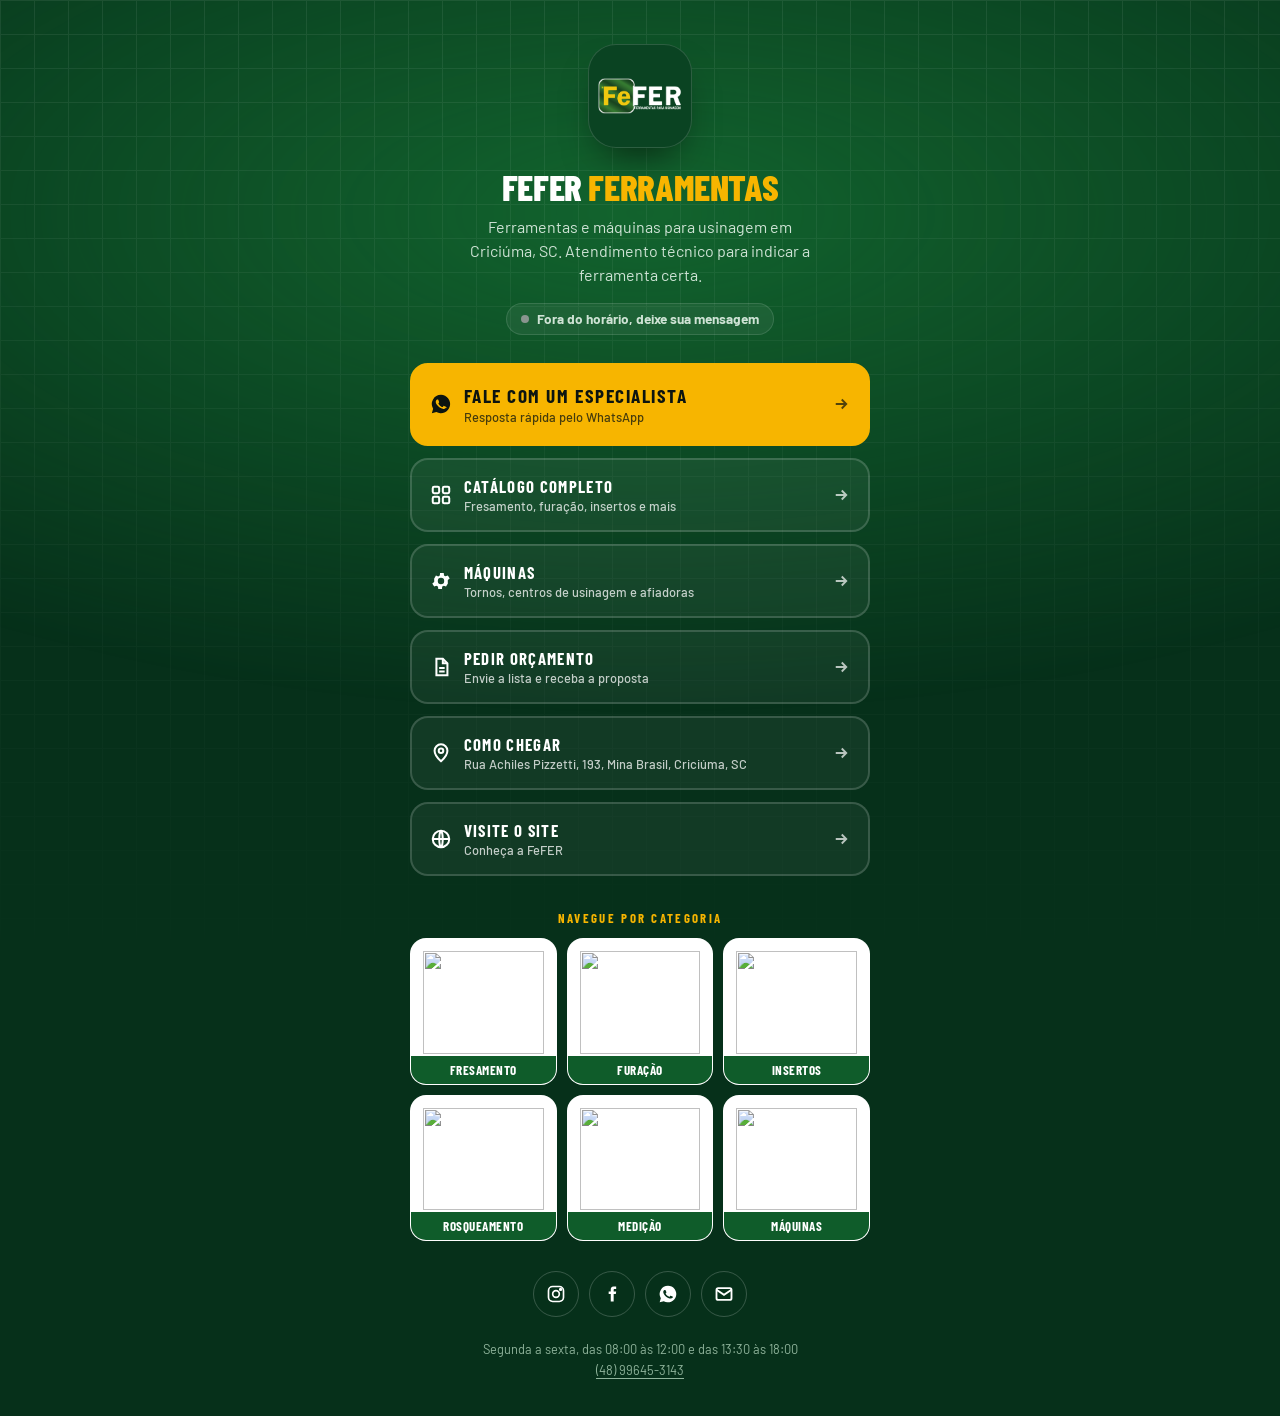
==== bio.html @ 909d1759 "Adiciona página de links para a bio do Instagram Co-Authored-By: Claude Opus 5.5 <noreply@anthropic." ====
<!doctype html>
<html lang="pt-BR">
<head>
<meta charset="utf-8">
<meta name="viewport" content="width=device-width, initial-scale=1, viewport-fit=cover">
<title>FeFER | Links</title>
<meta name="description" content="FeFER Ferramentas para Usinagem, Criciúma SC. WhatsApp, catálogo, máquinas e como chegar.">
<meta name="theme-color" content="#06301a">
<meta property="og:title" content="FeFER Ferramentas para Usinagem">
<meta property="og:description" content="Fale com um especialista, veja o catálogo e as máquinas.">
<link rel="preconnect" href="https://fonts.googleapis.com">
<link rel="preconnect" href="https://fonts.gstatic.com" crossorigin>
<link href="https://fonts.googleapis.com/css2?family=Barlow+Condensed:wght@600;700;800&family=Barlow:wght@400;500;600&display=swap" rel="stylesheet">
<link rel="stylesheet" href="assets/style.css">
<style>
  body{background:var(--green-900);color:#fff;min-height:100svh}
  .bio{position:relative;isolation:isolate;min-height:100svh;overflow:hidden;padding:44px 16px calc(36px + env(safe-area-inset-bottom))}
  /* fundo: brilho suave e grade de linhas finas */
  .bio::before{content:"";position:absolute;inset:-20% -40% auto;height:70%;z-index:-1;background:radial-gradient(closest-side,rgba(34,164,71,.45),transparent);filter:blur(10px)}
  .bio::after{content:"";position:absolute;inset:0;z-index:-1;opacity:.07;background-image:linear-gradient(#fff 1px,transparent 1px),linear-gradient(90deg,#fff 1px,transparent 1px);background-size:34px 34px;mask-image:linear-gradient(#000,transparent 70%);-webkit-mask-image:linear-gradient(#000,transparent 70%)}
  .col{width:min(460px,100%);margin-inline:auto;display:flex;flex-direction:column;align-items:center;text-align:center}
  .badge{width:104px;height:104px;border-radius:28px;background:var(--green-800);border:1px solid rgba(255,255,255,.14);display:grid;place-items:center;box-shadow:0 20px 40px -18px rgba(0,0,0,.7)}
  .badge img{width:84px}
  h1{font-size:2.3rem;margin-top:20px;line-height:1}
  h1 span{color:var(--yellow)}
  .tag{margin-top:10px;color:#cfe3d5;line-height:1.5;max-width:340px}
  .status{margin-top:16px;display:inline-flex;align-items:center;gap:.5rem;padding:.4rem .85rem;border-radius:999px;background:rgba(255,255,255,.06);border:1px solid rgba(255,255,255,.12);font-size:.85rem;color:#cfe3d5}
  .status i{width:8px;height:8px;border-radius:50%;background:#8a958f}
  .status.on i{background:#3ddc6f;box-shadow:0 0 0 0 rgba(61,220,111,.6);animation:pulse 2s infinite}
  @keyframes pulse{70%{box-shadow:0 0 0 8px rgba(61,220,111,0)}100%{box-shadow:0 0 0 0 rgba(61,220,111,0)}}

  .links{width:100%;display:grid;gap:12px;margin-top:28px}
  .links .btn{width:100%;justify-content:flex-start;padding:1rem 1.15rem;border-radius:18px;font-size:1.05rem;text-align:left}
  .links .btn svg{width:22px;height:22px;flex:none}
  .links .btn .go{margin-left:auto;width:18px;height:18px;opacity:.7}
  .links .btn small{display:block;font-family:var(--body);font-weight:500;font-size:.8rem;letter-spacing:0;text-transform:none;opacity:.75;margin-top:2px}
  .btn--glass{--bg:rgba(255,255,255,.05);--fg:#fff;--fill:var(--yellow);--fg-hover:var(--ink);--bd:rgba(255,255,255,.16)}
  .btn--glass:hover{--bd:var(--yellow)}
  .btn--big{padding:1.2rem 1.15rem !important;font-size:1.2rem !important}

  .cats-title{margin-top:34px;font-family:var(--display);font-weight:700;letter-spacing:.18em;text-transform:uppercase;font-size:.8rem;color:var(--yellow)}
  .cats{width:100%;display:grid;grid-template-columns:repeat(3,1fr);gap:10px;margin-top:12px}
  .cat-mini{position:relative;border-radius:16px;overflow:hidden;background:#fff;aspect-ratio:1;border:1px solid rgba(255,255,255,.14);transition:transform .35s var(--ease-out)}
  .cat-mini img{width:100%;height:100%;object-fit:contain;padding:12px 12px 30px}
  .cat-mini span{position:absolute;left:0;right:0;bottom:0;padding:6px 4px;background:var(--green-700);font-family:var(--display);font-weight:700;text-transform:uppercase;letter-spacing:.04em;font-size:.82rem;color:#fff}
  .cat-mini:hover{transform:translateY(-3px)}

  .social{display:flex;gap:10px;justify-content:center;margin-top:30px}
  .social a{position:relative;overflow:hidden;isolation:isolate;width:46px;height:46px;border-radius:50%;display:grid;place-items:center;border:1px solid rgba(255,255,255,.2);color:#fff;transition:color .45s var(--ease-out)}
  .social a svg{width:20px;height:20px}
  .social a .fill{position:absolute;inset:-1px;z-index:-1;background:var(--yellow);pointer-events:none}
  .social a.is-filled{color:var(--ink)}
  .foot{margin-top:22px;font-size:.8rem;color:#8fb39b;line-height:1.6}
  .foot a{text-decoration:underline;text-underline-offset:3px}

  .js [data-in]{opacity:0}
  @media (prefers-reduced-motion:reduce){ .js [data-in]{opacity:1} .status.on i{animation:none} }
</style>
<script>document.documentElement.classList.add('js')</script>
</head>
<body>
<main class="bio">
  <div class="col">
    <div class="badge" data-in><img src="assets/logo-fefer-negativo.png" alt="FeFER"></div>
    <h1 data-in>FeFER <span>Ferramentas</span></h1>
    <p class="tag" data-in>Ferramentas e máquinas para usinagem em Criciúma, SC. Atendimento técnico para indicar a ferramenta certa.</p>
    <span class="status" id="status" data-in><i></i><b>Atendimento</b></span>

    <nav class="links" id="links" aria-label="Links"></nav>

    <p class="cats-title" data-in>Navegue por categoria</p>
    <div class="cats" id="cats"></div>

    <div class="social" id="social" data-in></div>
    <p class="foot" data-in id="foot"></p>
  </div>
</main>

<script src="assets/content.js"></script>
<script src="https://cdn.jsdelivr.net/npm/motion@11.11.13/dist/motion.js"></script>
<script>
(() => {
  const S = window.FEFER_SITE || {}, C = S.contato || {}, CATS = S.categorias || {};
  const esc = s => String(s ?? '').replace(/[&<>"']/g, c => ({ '&':'&amp;', '<':'&lt;', '>':'&gt;', '"':'&quot;', "'":'&#39;' }[c]));
  const wa = msg => `https://wa.me/${C.whatsapp}${msg ? '?text=' + encodeURIComponent(msg) : ''}`;
  const ico = {
    wa:'<svg viewBox="0 0 24 24" fill="currentColor"><path d="M12 2a10 10 0 0 0-8.6 15.1L2 22l5-1.3A10 10 0 1 0 12 2zm5.2 14.2c-.2.6-1.3 1.2-1.8 1.2-.5.1-1 .2-3.3-.7-2.8-1.1-4.5-3.9-4.7-4.1-.1-.2-1.1-1.5-1.1-2.9s.7-2 1-2.3c.2-.3.5-.3.7-.3h.5c.2 0 .4 0 .6.5l.9 2.1c.1.2.1.4 0 .5l-.3.5-.4.4c-.1.2-.3.3-.1.6.2.3.8 1.3 1.7 2.1 1.2 1 2.1 1.3 2.4 1.5.3.1.5.1.6-.1l.9-1c.2-.3.4-.2.6-.1l2 1c.3.1.5.2.5.3.1.2.1.7-.1 1.3z"/></svg>',
    grid:'<svg viewBox="0 0 24 24" fill="none" stroke="currentColor" stroke-width="2.2"><rect x="3" y="3" width="7" height="7" rx="1.5"/><rect x="14" y="3" width="7" height="7" rx="1.5"/><rect x="3" y="14" width="7" height="7" rx="1.5"/><rect x="14" y="14" width="7" height="7" rx="1.5"/></svg>',
    gear:'<svg viewBox="0 0 24 24" fill="currentColor"><path d="M19.4 13a7.7 7.7 0 0 0 0-2l2.1-1.6-2-3.5-2.5 1a7.6 7.6 0 0 0-1.7-1L15 3.3h-4L10.7 6a7.6 7.6 0 0 0-1.7 1l-2.5-1-2 3.5L4.6 11a7.7 7.7 0 0 0 0 2l-2.1 1.6 2 3.5 2.5-1a7.6 7.6 0 0 0 1.7 1l.3 2.7h4l.3-2.7a7.6 7.6 0 0 0 1.7-1l2.5 1 2-3.5zM12 15.5A3.5 3.5 0 1 1 12 8.5a3.5 3.5 0 0 1 0 7z"/></svg>',
    doc:'<svg viewBox="0 0 24 24" fill="none" stroke="currentColor" stroke-width="2.2"><path d="M7 3h7l5 5v13H7z"/><path d="M14 3v5h5M10 13h6M10 17h6"/></svg>',
    pin:'<svg viewBox="0 0 24 24" fill="none" stroke="currentColor" stroke-width="2.2"><path d="M12 21s-7-6.2-7-11.5a7 7 0 0 1 14 0C19 14.8 12 21 12 21z"/><circle cx="12" cy="9.5" r="2.5"/></svg>',
    globe:'<svg viewBox="0 0 24 24" fill="none" stroke="currentColor" stroke-width="2.2"><circle cx="12" cy="12" r="9"/><path d="M3 12h18M12 3c2.5 2.8 2.5 15.2 0 18M12 3c-2.5 2.8-2.5 15.2 0 18"/></svg>',
    mail:'<svg viewBox="0 0 24 24" fill="none" stroke="currentColor" stroke-width="2.2"><rect x="3" y="5" width="18" height="14" rx="2"/><path d="m3 7 9 6 9-6"/></svg>',
    go:'<svg class="go" viewBox="0 0 24 24" fill="none" stroke="currentColor" stroke-width="2.5"><path d="M5 12h14M13 6l6 6-6 6"/></svg>',
    ig:'<svg viewBox="0 0 24 24" fill="none" stroke="currentColor" stroke-width="2"><rect x="3" y="3" width="18" height="18" rx="5"/><circle cx="12" cy="12" r="4"/><circle cx="17.5" cy="6.5" r="1" fill="currentColor"/></svg>',
    fb:'<svg viewBox="0 0 24 24" fill="currentColor"><path d="M14 9V7c0-.8.5-1 1-1h2V3h-3c-2.8 0-3.5 2-3.5 3.5V9H8v3h2.5v9H14v-9h2.6l.4-3z"/></svg>'
  };
  const mapa = `https://www.google.com/maps/search/?api=1&query=${encodeURIComponent(`${C.endereco}, ${C.cidade}`)}`;
  const ext = 'target="_blank" rel="noopener"';

  /* status do atendimento: seg a sex, 08:00 às 12:00 e 13:30 às 18:00 (horário de Brasília) */
  const now = new Date(new Date().toLocaleString('en-US', { timeZone:'America/Sao_Paulo' }));
  const m = now.getHours() * 60 + now.getMinutes(), dia = now.getDay();
  const aberto = dia >= 1 && dia <= 5 && ((m >= 480 && m < 720) || (m >= 810 && m < 1080));
  const st = document.getElementById('status');
  st.classList.toggle('on', aberto);
  st.querySelector('b').textContent = aberto ? 'Atendendo agora' : 'Fora do horário, deixe sua mensagem';

  const L = [
    { cls:'btn--solid btn--big', fill:'', href:wa('Olá! Vim pelo Instagram e gostaria de falar com um especialista da FeFER.'), icon:ico.wa, t:'Fale com um especialista', s:'Resposta rápida pelo WhatsApp', ext:1 },
    { cls:'btn--glass', fill:'', href:'catalogo.html', icon:ico.grid, t:'Catálogo completo', s:'Fresamento, furação, insertos e mais' },
    { cls:'btn--glass', fill:'', href:'maquinas.html', icon:ico.gear, t:'Máquinas', s:'Tornos, centros de usinagem e afiadoras' },
    { cls:'btn--glass', fill:'', href:wa('Olá! Vim pelo Instagram e gostaria de pedir um orçamento.'), icon:ico.doc, t:'Pedir orçamento', s:'Envie a lista e receba a proposta', ext:1 },
    { cls:'btn--glass', fill:'y', href:mapa, icon:ico.pin, t:'Como chegar', s:`${C.endereco}, ${C.cidade}`, ext:1 },
    { cls:'btn--glass', fill:'y', href:'index.html', icon:ico.globe, t:'Visite o site', s:'Conheça a FeFER' }
  ];
  document.getElementById('links').innerHTML = L.map(l => `<a class="btn ${l.cls}" data-fill="${l.fill}" data-in href="${esc(l.href)}" ${l.ext ? ext : ''}>${l.icon}<span>${esc(l.t)}<small>${esc(l.s)}</small></span>${ico.go}</a>`).join('');

  const pick = ['fresamento', 'furacao', 'insertos', 'rosqueamento', 'medicao', 'maquinas'].filter(k => CATS[k]);
  document.getElementById('cats').innerHTML = pick.map(k => `<a class="cat-mini" data-in href="${k === 'maquinas' ? 'maquinas.html' : 'catalogo.html?cat=' + k}"><img src="${esc(CATS[k].img)}" alt="" loading="lazy"><span>${esc(CATS[k].nome)}</span></a>`).join('');

  document.getElementById('social').innerHTML = [
    C.instagram && `<a href="${esc(C.instagram)}" ${ext} aria-label="Instagram" data-fill="y">${ico.ig}</a>`,
    C.facebook && `<a href="${esc(C.facebook)}" ${ext} aria-label="Facebook" data-fill="y">${ico.fb}</a>`,
    `<a href="${wa()}" ${ext} aria-label="WhatsApp" data-fill="y">${ico.wa}</a>`,
    C.email && `<a href="mailto:${esc(C.email)}" aria-label="E-mail" data-fill="y">${ico.mail}</a>`
  ].filter(Boolean).join('');
  document.getElementById('foot').innerHTML = `${esc(C.horario)}<br><a href="tel:+${esc(C.whatsapp)}">${esc(C.telefone)}</a>`;

  /* preenchimento direcional, igual ao site */
  const OFF = { left:'-101%,0', right:'101%,0', top:'0,-101%', bottom:'0,101%' };
  const edge = (el, e) => { const r = el.getBoundingClientRect(), x = (e.clientX - r.left) / r.width, y = (e.clientY - r.top) / r.height, d = { left:x, right:1 - x, top:y, bottom:1 - y }; return Object.keys(d).reduce((a, b) => d[a] < d[b] ? a : b); };
  document.querySelectorAll('[data-fill]').forEach(el => {
    const fill = document.createElement('span'); fill.className = 'fill'; fill.setAttribute('aria-hidden', 'true'); el.prepend(fill);
    const mode = el.dataset.fill;
    const set = (from, to) => { fill.style.transition = 'none'; if (from) fill.style.transform = `translate3d(${OFF[from]},0)`; if (from && to === undefined) return; fill.getBoundingClientRect(); fill.style.transition = 'transform .55s cubic-bezier(.65,0,.35,1)'; fill.style.transform = to ? `translate3d(${OFF[to]},0)` : 'translate3d(0,0,0)'; };
    set(mode === 'y' ? 'top' : 'left');
    el.addEventListener('pointerenter', e => { if (e.pointerType === 'touch') return; set(mode === 'x' ? 'left' : mode === 'y' ? 'top' : edge(el, e), null); el.classList.add('is-filled'); });
    el.addEventListener('pointerleave', e => { if (e.pointerType === 'touch') return; set(null, mode === 'x' ? 'right' : mode === 'y' ? 'bottom' : edge(el, e)); el.classList.remove('is-filled'); });
  });

  /* entrada em cascata */
  const items = document.querySelectorAll('[data-in]');
  const M = window.Motion;
  if (M && !matchMedia('(prefers-reduced-motion:reduce)').matches) {
    M.animate(items, { opacity:[0, 1], y:[18, 0], filter:['blur(6px)', 'blur(0px)'] }, { delay:M.stagger(.06), duration:.7, ease:[.22, 1, .36, 1] });
    M.animate('.badge', { scale:[.7, 1], rotate:[-8, 0] }, { type:'spring', stiffness:220, damping:14 });
  } else items.forEach(i => i.style.opacity = 1);
})();
</script>
</body>
</html>
---- assets/style.css ----
/* FeFER, estilos compartilhados */
:root{
  --green-900:#06301a; --green-800:#0a4322; --green-700:#0f5c2a; --green-600:#168a37; --green-500:#22a447;
  --yellow:#f7b500; --yellow-600:#e09f00;
  --ink:#0c1410; --ink-2:#3b4741; --muted:#6c7871;
  --paper:#f6f4ee; --white:#fff; --line:#e3e0d6;
  --radius:18px;
  --ease-out:cubic-bezier(.22,1,.36,1);
  --ease-io:cubic-bezier(.65,0,.35,1);
  --display:"Barlow Condensed",system-ui,sans-serif;
  --body:"Barlow",system-ui,sans-serif;
}
*{box-sizing:border-box;margin:0;padding:0}
html{scroll-behavior:smooth;overflow-x:clip}
body{font-family:var(--body);color:var(--ink);background:var(--paper);-webkit-font-smoothing:antialiased;overflow-x:hidden;overflow-x:clip;max-width:100%}
img{display:block;max-width:100%}
a{color:inherit;text-decoration:none}
.wrap{width:min(1240px,100% - 32px);margin-inline:auto}
.eyebrow{font-family:var(--display);font-weight:700;letter-spacing:.18em;text-transform:uppercase;font-size:.85rem;color:var(--green-600);display:inline-flex;align-items:center;gap:.6rem}
.eyebrow::before{display:none}
h1,h2,h3{font-family:var(--display);font-weight:800;line-height:.95;letter-spacing:-.01em;text-transform:uppercase}
h2{font-size:clamp(2.4rem,5vw,4.2rem)}
.sec{padding:clamp(72px,10vw,130px) 0}
.sec-head{display:flex;justify-content:space-between;align-items:end;gap:24px;flex-wrap:wrap;margin-bottom:48px}
.sec-head p{max-width:420px;color:var(--ink-2);line-height:1.6}

/* ============ BOTÕES: preenchimento direcional ============ */
.btn{
  --bg:transparent; --fg:var(--ink); --fill:var(--yellow); --fg-hover:var(--ink); --bd:currentColor;
  position:relative;isolation:isolate;overflow:hidden;
  display:inline-flex;align-items:center;gap:.7rem;
  padding:1rem 1.6rem;border-radius:999px;border:2px solid var(--bd);
  background:var(--bg);color:var(--fg);
  font-family:var(--display);font-weight:700;font-size:1.05rem;letter-spacing:.08em;text-transform:uppercase;
  cursor:pointer;transition:color .45s var(--ease-out),border-color .45s var(--ease-out),transform .2s var(--ease-out);
  -webkit-tap-highlight-color:transparent;
}
.btn .fill{position:absolute;inset:-2px;z-index:-1;background:var(--fill);transform:translate3d(-101%,0,0);pointer-events:none}
.btn.is-filled{color:var(--fg-hover)}
.btn:active{transform:scale(.97)}
.btn:focus-visible{outline:3px solid var(--yellow);outline-offset:3px}
.btn svg{width:18px;height:18px;transition:transform .45s var(--ease-out)}
.btn:hover svg{transform:translateX(4px)}
.btn--solid{--bg:var(--yellow);--fg:var(--ink);--fill:var(--green-700);--fg-hover:#fff;--bd:var(--yellow)}
.btn--solid:hover{--bd:var(--green-700)}
.btn--ghost-light{--fg:#fff;--fill:#fff;--fg-hover:var(--green-800);--bd:rgba(255,255,255,.55)}
.btn--ghost-light:hover{--bd:#fff}
.btn--green{--bg:var(--green-700);--fg:#fff;--fill:var(--yellow);--fg-hover:var(--ink);--bd:var(--green-700)}
.btn--green:hover{--bd:var(--yellow)}
.btn--dark{--bg:var(--ink);--fg:#fff;--fill:#fff;--fg-hover:var(--ink);--bd:var(--ink)}
.btn--sm{padding:.7rem 1.2rem;font-size:.95rem}

/* ============ TOPBAR (marquee de categorias) ============ */
.topbar{background:var(--green-900);color:#cfe8d6;font-family:var(--display);font-weight:600;letter-spacing:.14em;font-size:.82rem;overflow:hidden;white-space:nowrap}
.topbar .track{display:inline-flex;gap:2.4rem;padding:.55rem 0;animation:marq 95s linear infinite}
.topbar span{display:inline-flex;align-items:center;gap:2.4rem}
.topbar span::after{content:"";width:5px;height:5px;border-radius:50%;background:var(--yellow);opacity:.8}
@keyframes marq{to{transform:translateX(-50%)}}

/* ============ HEADER ============ */
.header{position:sticky;top:0;z-index:50;background:rgba(246,244,238,.82);backdrop-filter:blur(14px) saturate(1.4);-webkit-backdrop-filter:blur(14px) saturate(1.4);border-bottom:1px solid transparent;transition:border-color .3s,box-shadow .3s}
.header.scrolled{border-color:var(--line);box-shadow:0 10px 30px -20px rgba(0,0,0,.25)}
.header .wrap{display:flex;align-items:center;gap:28px;height:84px;transition:height .35s var(--ease-out)}
.header.scrolled .wrap{height:68px}
.logo img{height:46px;width:auto;transition:height .35s var(--ease-out)}
.header.scrolled .logo img{height:38px}
.nav{display:flex;gap:4px;margin-left:8px}
.nav a{position:relative;padding:.5rem .85rem;font-family:var(--display);font-weight:700;letter-spacing:.1em;text-transform:uppercase;font-size:.98rem;border-radius:8px;overflow:hidden}
.nav a::after{content:"";position:absolute;left:.85rem;right:.85rem;bottom:.3rem;height:2px;background:var(--yellow);transform:scaleX(0);transform-origin:right;transition:transform .45s var(--ease-out)}
.nav a:hover::after,.nav a.active::after{transform:scaleX(1);transform-origin:left}
.search{flex:1;max-width:330px;margin-left:auto;position:relative}
.search input{width:100%;height:44px;border-radius:999px;border:1.5px solid var(--line);background:#fff;padding:0 46px 0 18px;font:inherit;font-size:.95rem;transition:border-color .25s,box-shadow .25s}
.search input:focus{outline:none;border-color:var(--green-600);box-shadow:0 0 0 4px rgba(34,164,71,.15)}
.search button{position:absolute;right:5px;top:5px;width:34px;height:34px;border-radius:50%;border:0;background:var(--yellow);display:grid;place-items:center;cursor:pointer}
.search svg{width:16px;height:16px}
.menu-btn{display:none;width:44px;height:44px;border-radius:12px;border:1.5px solid var(--line);background:#fff;place-items:center;cursor:pointer}
.mobile-nav{display:none}

/* ============ HERO ============ */
.hero{position:relative;background:var(--green-900);color:#fff;overflow:hidden;padding:clamp(56px,8vw,96px) 0 clamp(80px,9vw,120px)}
.hero-bg{position:absolute;inset:-10% 0;background:url(https://feferferramentas.com.br/wp-content/uploads/2025/03/Design-sem-nome-2.png) center/cover;opacity:.16;filter:grayscale(1) contrast(1.1);will-change:transform}
.hero::before{content:"";position:absolute;inset:0;background:
  radial-gradient(60% 80% at 15% 20%,rgba(34,164,71,.45),transparent 60%),
  radial-gradient(50% 70% at 95% 90%,rgba(247,181,0,.18),transparent 60%);z-index:1}
.hero::after{content:"";position:absolute;inset:0;z-index:1;opacity:.35;
  background-image:linear-gradient(rgba(255,255,255,.06) 1px,transparent 1px),linear-gradient(90deg,rgba(255,255,255,.06) 1px,transparent 1px);
  background-size:56px 56px;mask-image:radial-gradient(ellipse at 30% 40%,#000 20%,transparent 75%)}
.hero .wrap{position:relative;z-index:2;display:grid;grid-template-columns:.92fr 1.08fr;gap:clamp(32px,5vw,72px);align-items:center}
.hero .eyebrow{color:var(--yellow)}
.hero h1{font-size:clamp(3.2rem,7.4vw,6.6rem);margin:22px 0 24px}
.hero h1 .word{display:inline-block;overflow:hidden;vertical-align:top;padding-bottom:.06em;margin-bottom:-.06em}
.hero h1 .word>span{display:inline-block;will-change:transform}
.hero h1 .hl{color:var(--yellow)}
.hero p.lead{font-size:clamp(1.05rem,1.4vw,1.2rem);line-height:1.6;color:#cfe3d5;max-width:520px}
.hero-ctas{display:flex;gap:14px;flex-wrap:wrap;margin-top:34px}
.hero-meta{display:flex;gap:28px;margin-top:44px;flex-wrap:wrap}
.stat b{display:block;font-family:var(--display);font-size:clamp(2.4rem,4vw,3.2rem);font-weight:800;color:#fff;line-height:1}
.stat b em{font-style:normal;color:var(--yellow)}
.stat > span{font-size:.85rem;letter-spacing:.12em;text-transform:uppercase;color:#a9c9b3}

/* Carrossel de banners */
.slider{position:relative;border-radius:22px;overflow:hidden;aspect-ratio:1920/839;background:#0b2a17;box-shadow:0 40px 80px -30px rgba(0,0,0,.6),0 0 0 1px rgba(255,255,255,.08)}
.slide{position:absolute;inset:0;opacity:0}
.slide img{width:100%;height:100%;object-fit:cover}
.slide.on{opacity:1}
.slide img{backface-visibility:hidden;transform:translateZ(0)}
.slider-ui{display:flex;align-items:center;gap:10px;margin-top:18px}
.dot{flex:1;height:4px;border-radius:4px;background:rgba(255,255,255,.18);overflow:hidden;cursor:pointer;border:0;padding:0}
.dot i{display:block;height:100%;width:100%;background:var(--yellow);transform:scaleX(0);transform-origin:left}
.arrows{display:flex;gap:8px;margin-left:10px}
.arrow{width:42px;height:42px;border-radius:50%;border:1.5px solid rgba(255,255,255,.3);background:transparent;color:#fff;display:grid;place-items:center;cursor:pointer;position:relative;overflow:hidden;isolation:isolate}
.arrow .fill{position:absolute;inset:0;background:var(--yellow);z-index:-1;transform:translate3d(-101%,0,0)}
.arrow:hover{border-color:var(--yellow)}
.arrow.is-filled{color:var(--ink)}
.arrow svg{width:16px;height:16px}

/* ============ CATEGORIAS ============ */
.cats{display:grid;grid-template-columns:repeat(5,1fr);gap:18px}
.cat{position:relative;background:#fff;border-radius:var(--radius);padding:26px 18px 22px;text-align:center;border:1px solid var(--line);overflow:hidden;isolation:isolate;transition:border-color .4s,box-shadow .5s var(--ease-out),transform .5s var(--ease-out)}
.cat:hover{transform:translateY(-6px);box-shadow:0 26px 40px -24px rgba(6,48,26,.55);border-color:var(--green-700)}
.cat .ring{width:min(132px,80%);aspect-ratio:1;margin:0 auto 18px;border-radius:50%;background:var(--paper);display:grid;place-items:center;position:relative;transition:background .4s}
.cat .ring::after{content:"";position:absolute;inset:-6px;border-radius:50%;border:2px dashed var(--yellow);opacity:0;transform:rotate(0);transition:opacity .4s}
.cat:hover .ring{background:#fff}
.cat:hover .ring::after{opacity:1;animation:spin 8s linear infinite}
@keyframes spin{to{transform:rotate(360deg)}}
.cat img{width:100%;height:100%;border-radius:50%;object-fit:cover;transition:transform .7s var(--ease-out)}
.cat:hover img{transform:scale(1.08) rotate(-6deg)}
.cat h3{font-size:1.35rem;letter-spacing:.04em;transition:color .4s}
.cat small{display:block;margin-top:6px;color:var(--muted);font-size:.85rem;transition:color .4s}
.cat:hover h3{color:var(--green-700)}.cat:hover small{color:var(--green-600)}

/* ============ VELOCITY BAND ============ */
.band{background:var(--yellow);color:var(--ink);overflow:hidden;padding:22px 0;transform:rotate(-1.6deg);margin:0 -20px;position:relative;z-index:3;box-shadow:0 20px 40px -24px rgba(0,0,0,.4)}
.band.alt{background:var(--green-800);color:#fff;transform:rotate(1.2deg);margin-top:-14px;z-index:2}
.hero + .band{margin-top:-48px}
.band .row{display:flex;white-space:nowrap;will-change:transform}
.band .row span{font-family:var(--display);font-weight:800;font-size:clamp(2rem,4.4vw,3.6rem);text-transform:uppercase;padding-right:2.2rem;display:inline-flex;align-items:center;gap:2.2rem}
.band .row span::after{content:"";width:.28em;height:.28em;border-radius:50%;background:var(--green-700)}
.band.alt .row span::after{color:var(--yellow)}
.band.alt .row span{-webkit-text-stroke:1.5px #fff;color:transparent}

/* ============ PRODUTOS ============ */
.chips{display:flex;gap:8px;flex-wrap:wrap}
.chip{position:relative;overflow:hidden;isolation:isolate;padding:.6rem 1.1rem;border-radius:999px;border:1.5px solid var(--line);background:#fff;font-family:var(--display);font-weight:700;letter-spacing:.08em;text-transform:uppercase;font-size:.92rem;cursor:pointer;color:var(--ink);transition:color .4s,border-color .4s}
.chip .fill{position:absolute;inset:-2px;background:var(--ink);z-index:-1;transform:translate3d(-101%,0,0)}
.chip:hover{color:var(--green-700);border-color:var(--green-600)}
.chip[aria-pressed="true"]:hover{color:#fff;border-color:var(--green-700)}
.chip[aria-pressed="true"]{background:var(--green-700);border-color:var(--green-700);color:#fff}
.products{display:grid;grid-template-columns:repeat(4,1fr);gap:18px}
.prod{position:relative;background:#fff;border-radius:var(--radius);border:1px solid var(--line);overflow:hidden;display:flex;flex-direction:column;transform-style:preserve-3d;transition:box-shadow .5s var(--ease-out),border-color .4s}
.prod::before{content:"";position:absolute;inset:0;z-index:2;pointer-events:none;opacity:0;transition:opacity .4s;
  background:radial-gradient(260px circle at var(--mx,50%) var(--my,50%),rgba(34,164,71,.09),transparent 62%)}
.prod:hover::before{opacity:1}
.prod:hover{box-shadow:0 30px 50px -30px rgba(6,48,26,.5);border-color:#d6d2c4}
.prod .pic{aspect-ratio:1;background:#fff;padding:22px;overflow:hidden}
.prod .pic img{width:100%;height:100%;object-fit:contain;transition:transform .8s var(--ease-out)}
.prod:hover .pic img{transform:scale(1.07)}
.prod .info{padding:16px 18px 20px;border-top:1px solid var(--line);display:flex;flex-direction:column;gap:10px;flex:1}
.prod .tag{font-family:var(--display);font-weight:700;letter-spacing:.14em;font-size:.75rem;color:var(--green-600);text-transform:uppercase}
.prod h3{font-family:var(--body);text-transform:none;font-weight:600;font-size:1rem;line-height:1.35;letter-spacing:0;flex:1}
.prod h3 a:hover{color:var(--green-700)}
.prod .more{display:inline-flex;align-items:center;gap:6px;font-family:var(--display);font-weight:700;letter-spacing:.1em;text-transform:uppercase;font-size:.85rem;color:var(--ink)}
.prod .more svg{width:14px;transition:transform .4s var(--ease-out)}
.prod:hover .more svg{transform:translateX(5px)}
.prod.hide{display:none}
.center{text-align:center;margin-top:48px}

/* ============ STATEMENT (scroll reveal) ============ */
.statement{position:relative;background:var(--ink);color:#fff;overflow:hidden}
.statement .bg{position:absolute;inset:-15% 0;background:url(https://feferferramentas.com.br/wp-content/uploads/2025/03/Design-sem-nome-2.png) center/cover;opacity:.32;will-change:transform}
.statement::after{content:"";position:absolute;inset:0;background:linear-gradient(90deg,rgba(12,20,16,.95) 30%,rgba(12,20,16,.55))}
.statement .wrap{position:relative;z-index:2;padding:clamp(90px,12vw,170px) 0}
.statement p{font-family:var(--display);font-weight:700;text-transform:uppercase;font-size:clamp(2rem,4.6vw,4rem);line-height:1.02;max-width:1050px}
.statement p .w{opacity:.14;transition:opacity .2s linear}
.statement p .w.y{color:var(--yellow)}

/* ============ POR QUE ============ */
.why{display:grid;grid-template-columns:repeat(4,1fr);gap:18px}
.why-card{background:#fff;border:1px solid var(--line);border-radius:var(--radius);padding:30px 26px;position:relative;overflow:hidden;transition:border-color .4s,box-shadow .5s var(--ease-out),transform .5s var(--ease-out)}
.why-card:hover{transform:translateY(-6px);border-color:var(--green-600);box-shadow:0 26px 40px -26px rgba(6,48,26,.45)}
.why-card .ico{width:56px;height:56px;border-radius:14px;background:var(--yellow);display:grid;place-items:center;margin-bottom:28px;transition:transform .6s var(--ease-out)}
.why-card:hover .ico{transform:rotate(-8deg) scale(1.08)}
.why-card .ico svg{width:26px;height:26px}
.why-card .n{position:absolute;right:22px;top:18px;font-family:var(--display);font-weight:800;font-size:3.2rem;opacity:.08}
.why-card h3{font-size:1.6rem;margin-bottom:10px}
.why-card p{line-height:1.6;color:var(--ink-2);transition:color .45s}
.why-card:hover h3{color:var(--green-700)}

/* ============ MARCAS (logo loop) ============ */
.brands{background:#fff;border-block:1px solid var(--line)}
.loop{position:relative;overflow:hidden;mask-image:linear-gradient(90deg,transparent,#000 12%,#000 88%,transparent);-webkit-mask-image:linear-gradient(90deg,transparent,#000 12%,#000 88%,transparent)}
.loop+.loop{margin-top:18px}
.loop .track{display:flex;width:max-content;animation:loop var(--dur,30s) linear infinite}
.loop.rev .track{animation-direction:reverse}
.loop:hover .track{animation-play-state:paused}
@keyframes loop{to{transform:translateX(-50%)}}
.logo-item{flex:none;width:220px;height:110px;margin-right:18px;border-radius:16px;border:1px solid var(--line);display:grid;place-items:center;background:#fff;transition:transform .5s var(--ease-out),box-shadow .5s,border-color .4s}
.logo-item img{width:100%;height:100%;max-width:148px;max-height:58px;object-fit:contain;filter:grayscale(1) contrast(1.05);opacity:.6;transition:filter .5s,opacity .5s,transform .5s var(--ease-out)}
.logo-item:hover{transform:translateY(-6px) scale(1.04);border-color:var(--yellow);box-shadow:0 20px 34px -22px rgba(0,0,0,.35)}
.logo-item:hover img{filter:none;opacity:1;transform:scale(1.06)}
.name-item{flex:none;font-family:var(--display);font-weight:800;text-transform:uppercase;font-size:clamp(2.2rem,4vw,3.4rem);padding:0 1.6rem;color:transparent;-webkit-text-stroke:1.5px #c9c4b4;transition:color .35s,-webkit-text-stroke-color .35s;display:flex;align-items:center;gap:3.2rem}
.name-item::after{content:"";width:12px;height:12px;border-radius:50%;background:var(--yellow)}
.name-item:hover{color:var(--green-700);-webkit-text-stroke-color:var(--green-700)}

/* ============ CTA ============ */
.cta{background:var(--yellow);color:var(--ink);position:relative;overflow:hidden}
.cta .wrap{display:flex;align-items:center;justify-content:space-between;gap:32px;flex-wrap:wrap;padding:clamp(56px,7vw,90px) 0;position:relative;z-index:1}
.cta h2{font-size:clamp(2.2rem,4.6vw,3.8rem);max-width:720px}
.cta .gear{position:absolute;right:-120px;top:50%;width:420px;height:420px;translate:0 -50%;opacity:.12;color:var(--ink)}
.cta-actions{display:flex;gap:12px;flex-wrap:wrap}

/* ============ FOOTER ============ */
.footer{background:var(--green-900);color:#cfe3d5;padding:72px 0 28px}
.footer .grid{display:grid;grid-template-columns:1.3fr 1fr 1fr 1fr;gap:40px}
.footer h4{font-family:var(--display);font-weight:700;letter-spacing:.14em;text-transform:uppercase;color:#fff;margin-bottom:18px;font-size:1rem}
.footer a{display:block;padding:4px 0;position:relative;width:fit-content}
.footer a::after{content:"";position:absolute;left:0;bottom:2px;width:100%;height:1px;background:var(--yellow);transform:scaleX(0);transform-origin:right;transition:transform .4s var(--ease-out)}
.footer a:hover{color:#fff}.footer a:hover::after{transform:scaleX(1);transform-origin:left}
.footer .logo-f{width:fit-content;margin-bottom:22px}
.footer .logo-f img{height:58px;width:auto}
.footer .phone{font-family:var(--display);font-weight:800;font-size:2rem;color:#fff}
.social{display:flex;gap:10px;margin-top:6px}
.social a{width:44px;height:44px;border-radius:12px;border:1.5px solid rgba(255,255,255,.2);display:grid;place-items:center;overflow:hidden;isolation:isolate;position:relative;padding:0}
.social a::after{display:none}
.social a .fill{position:absolute;inset:0;background:var(--yellow);z-index:-1;transform:translate3d(0,101%,0)}
.social a:hover{border-color:var(--yellow)}
.social a.is-filled{color:var(--ink)}
.social svg{width:18px;height:18px}
.legal{border-top:1px solid rgba(255,255,255,.12);margin-top:56px;padding-top:22px;font-size:.85rem;color:#8fb09a;display:flex;justify-content:space-between;gap:16px;flex-wrap:wrap}

/* WhatsApp flutuante */
.wa{position:fixed;right:20px;bottom:20px;z-index:60;width:60px;height:60px;border-radius:50%;background:#25d366;display:grid;place-items:center;box-shadow:0 14px 30px -10px rgba(37,211,102,.7)}
.wa::before{content:"";position:absolute;inset:0;border-radius:50%;background:#25d366;animation:pulse 2.4s var(--ease-out) infinite;z-index:-1}
@keyframes pulse{0%{transform:scale(1);opacity:.6}100%{transform:scale(1.8);opacity:0}}
.wa svg{width:30px;height:30px;color:#fff}

/* Revelação inicial (só quando JS ativo) */
.js [data-reveal]{opacity:0}

/* ============ RESPONSIVO ============ */
@media (max-width:1080px){
  .nav,.header .search{display:none}
  .menu-btn{display:grid;margin-left:auto}
  .header-cta{display:none}
  .mobile-nav{display:block;overflow:hidden;height:0;background:var(--paper);border-top:1px solid var(--line)}
  .mobile-nav.open{height:auto}
  .mobile-nav .wrap{display:grid;gap:6px;padding:16px 0 22px}
  .mobile-nav a{font-family:var(--display);font-weight:700;letter-spacing:.1em;text-transform:uppercase;font-size:1.2rem;padding:10px 0;border-bottom:1px solid var(--line)}
  .mobile-nav .search{display:block;max-width:none;margin:10px 0 0}
  .hero .wrap{grid-template-columns:1fr}
  .cats{grid-template-columns:repeat(3,1fr)}
  .products{grid-template-columns:repeat(3,1fr)}
  .why{grid-template-columns:repeat(2,1fr)}
  .footer .grid{grid-template-columns:1fr 1fr}
}
@media (max-width:640px){
  .header .wrap{height:70px}
  .logo img{height:38px}
  .cats{grid-template-columns:repeat(2,1fr);gap:12px}
  .cat{padding:20px 12px 18px}
  .cat h3{font-size:1.15rem}
  .products{grid-template-columns:repeat(2,1fr);gap:12px}
  .prod .pic{padding:12px}
  .prod .info{padding:12px 12px 14px}
  .prod h3{font-size:.9rem}
  .why{grid-template-columns:1fr}
  .footer .grid{grid-template-columns:1fr}
  .hero-ctas .btn{flex:1;justify-content:center}
  .logo-item{width:170px;height:90px}
  .logo-item img{max-width:118px;max-height:46px}
  .wa{width:54px;height:54px}
}
@media (prefers-reduced-motion:reduce){
  *,*::before,*::after{animation:none!important;transition:none!important}
  .js [data-reveal]{opacity:1}
  .statement p .w{opacity:1}
}
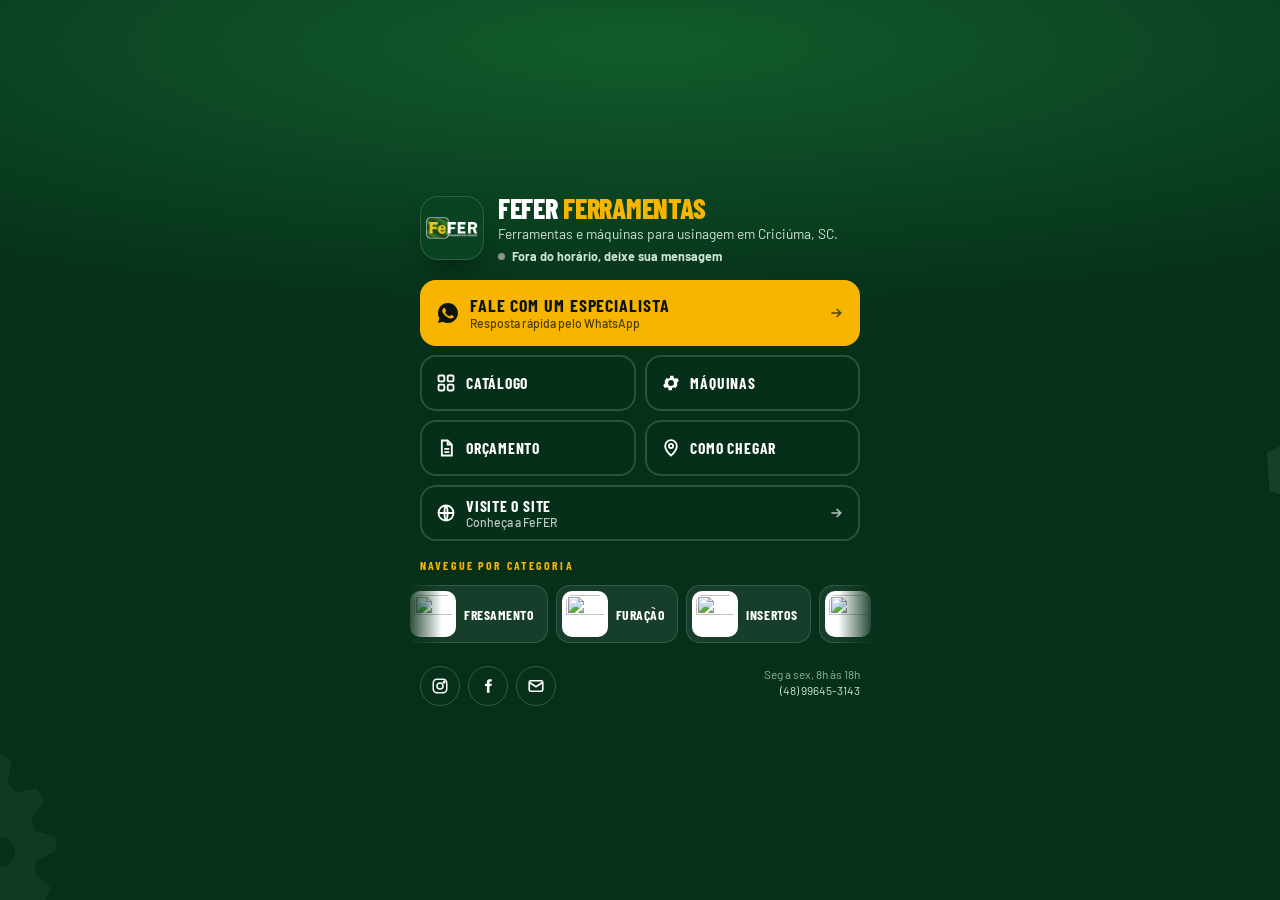
==== commit 8e499879: "Bio do Instagram compacta, cabe em uma tela, com engrenagens girando ao fundo Co-Authored-By: Claude" ====
--- a/bio.html
+++ b/bio.html
@@ -13,73 +13,126 @@
 <link href="https://fonts.googleapis.com/css2?family=Barlow+Condensed:wght@600;700;800&family=Barlow:wght@400;500;600&display=swap" rel="stylesheet">
 <link rel="stylesheet" href="assets/style.css">
 <style>
-  body{background:var(--green-900);color:#fff;min-height:100svh}
-  .bio{position:relative;isolation:isolate;min-height:100svh;overflow:hidden;padding:44px 16px calc(36px + env(safe-area-inset-bottom))}
-  /* fundo: brilho suave e grade de linhas finas */
-  .bio::before{content:"";position:absolute;inset:-20% -40% auto;height:70%;z-index:-1;background:radial-gradient(closest-side,rgba(34,164,71,.45),transparent);filter:blur(10px)}
-  .bio::after{content:"";position:absolute;inset:0;z-index:-1;opacity:.07;background-image:linear-gradient(#fff 1px,transparent 1px),linear-gradient(90deg,#fff 1px,transparent 1px);background-size:34px 34px;mask-image:linear-gradient(#000,transparent 70%);-webkit-mask-image:linear-gradient(#000,transparent 70%)}
-  .col{width:min(460px,100%);margin-inline:auto;display:flex;flex-direction:column;align-items:center;text-align:center}
-  .badge{width:104px;height:104px;border-radius:28px;background:var(--green-800);border:1px solid rgba(255,255,255,.14);display:grid;place-items:center;box-shadow:0 20px 40px -18px rgba(0,0,0,.7)}
-  .badge img{width:84px}
-  h1{font-size:2.3rem;margin-top:20px;line-height:1}
+  html,body{height:100%}
+  body{background:var(--green-900);color:#fff}
+  /* tudo cabe em uma tela: a coluna ocupa a altura visível e os espaços encolhem em telas baixas */
+  .bio{position:relative;isolation:isolate;min-height:100svh;overflow:hidden;display:flex;align-items:center;padding:max(14px,env(safe-area-inset-top)) 16px max(14px,env(safe-area-inset-bottom))}
+  .bio::before{content:"";position:absolute;inset:-25% -40% auto;height:60%;z-index:-1;background:radial-gradient(closest-side,rgba(34,164,71,.38),transparent)}
+
+  /* engrenagens girando ao fundo */
+  .gears{position:absolute;inset:0;z-index:-1;pointer-events:none;overflow:hidden}
+  .gears svg{position:absolute;color:#fff}
+  .g1{width:min(130vw,640px);right:-48%;top:50%;margin-top:calc(min(130vw,640px) / -2);opacity:.07;animation:spin 70s linear infinite}
+  .g2{width:min(62vw,300px);left:-26%;top:-6%;opacity:.05;animation:spin 46s linear infinite reverse}
+  .g3{width:min(50vw,240px);left:-14%;bottom:-8%;opacity:.045;animation:spin 38s linear infinite}
+  @keyframes spin{to{transform:rotate(360deg)}}
+
+  .col{width:min(440px,100%);margin-inline:auto;display:flex;flex-direction:column;gap:clamp(10px,1.9svh,18px)}
+  .head{display:flex;align-items:center;gap:14px}
+  .badge{width:64px;height:64px;flex:none;border-radius:18px;background:var(--green-800);border:1px solid rgba(255,255,255,.14);display:grid;place-items:center;box-shadow:0 14px 30px -14px rgba(0,0,0,.7)}
+  .badge img{width:52px}
+  h1{font-size:1.75rem;line-height:1}
   h1 span{color:var(--yellow)}
-  .tag{margin-top:10px;color:#cfe3d5;line-height:1.5;max-width:340px}
-  .status{margin-top:16px;display:inline-flex;align-items:center;gap:.5rem;padding:.4rem .85rem;border-radius:999px;background:rgba(255,255,255,.06);border:1px solid rgba(255,255,255,.12);font-size:.85rem;color:#cfe3d5}
-  .status i{width:8px;height:8px;border-radius:50%;background:#8a958f}
-  .status.on i{background:#3ddc6f;box-shadow:0 0 0 0 rgba(61,220,111,.6);animation:pulse 2s infinite}
-  @keyframes pulse{70%{box-shadow:0 0 0 8px rgba(61,220,111,0)}100%{box-shadow:0 0 0 0 rgba(61,220,111,0)}}
-
-  .links{width:100%;display:grid;gap:12px;margin-top:28px}
-  .links .btn{width:100%;justify-content:flex-start;padding:1rem 1.15rem;border-radius:18px;font-size:1.05rem;text-align:left}
-  .links .btn svg{width:22px;height:22px;flex:none}
-  .links .btn .go{margin-left:auto;width:18px;height:18px;opacity:.7}
-  .links .btn small{display:block;font-family:var(--body);font-weight:500;font-size:.8rem;letter-spacing:0;text-transform:none;opacity:.75;margin-top:2px}
-  .btn--glass{--bg:rgba(255,255,255,.05);--fg:#fff;--fill:var(--yellow);--fg-hover:var(--ink);--bd:rgba(255,255,255,.16)}
+  .tag{color:#cfe3d5;font-size:.86rem;line-height:1.35;margin-top:3px}
+  .status{display:inline-flex;align-items:center;gap:.45rem;margin-top:6px;font-size:.78rem;color:#cfe3d5}
+  .status i{width:7px;height:7px;border-radius:50%;background:#8a958f}
+  .status.on i{background:#3ddc6f;animation:pulse 2s infinite}
+  @keyframes pulse{70%{box-shadow:0 0 0 7px rgba(61,220,111,0)}0%{box-shadow:0 0 0 0 rgba(61,220,111,.6)}}
+
+  .links{display:grid;grid-template-columns:1fr 1fr;gap:9px}
+  .links .btn{justify-content:flex-start;gap:.6rem;padding:0 .9rem;min-height:clamp(48px,6.6svh,56px);border-radius:16px;font-size:.98rem;letter-spacing:.05em;text-align:left;line-height:1.05}
+  .links .btn svg{width:20px;height:20px;flex:none}
+  .links .btn .go{margin-left:auto;width:16px;height:16px;opacity:.7}
+  .links .wide{grid-column:1/-1}
+  .links .btn small{display:block;font-family:var(--body);font-weight:500;font-size:.76rem;letter-spacing:0;text-transform:none;opacity:.75;margin-top:2px}
+  .btn--glass{--bg:rgba(6,48,26,.55);--fg:#fff;--fill:var(--yellow);--fg-hover:var(--ink);--bd:rgba(255,255,255,.16);backdrop-filter:blur(6px);-webkit-backdrop-filter:blur(6px)}
   .btn--glass:hover{--bd:var(--yellow)}
-  .btn--big{padding:1.2rem 1.15rem !important;font-size:1.2rem !important}
-
-  .cats-title{margin-top:34px;font-family:var(--display);font-weight:700;letter-spacing:.18em;text-transform:uppercase;font-size:.8rem;color:var(--yellow)}
-  .cats{width:100%;display:grid;grid-template-columns:repeat(3,1fr);gap:10px;margin-top:12px}
-  .cat-mini{position:relative;border-radius:16px;overflow:hidden;background:#fff;aspect-ratio:1;border:1px solid rgba(255,255,255,.14);transition:transform .35s var(--ease-out)}
-  .cat-mini img{width:100%;height:100%;object-fit:contain;padding:12px 12px 30px}
-  .cat-mini span{position:absolute;left:0;right:0;bottom:0;padding:6px 4px;background:var(--green-700);font-family:var(--display);font-weight:700;text-transform:uppercase;letter-spacing:.04em;font-size:.82rem;color:#fff}
-  .cat-mini:hover{transform:translateY(-3px)}
-
-  .social{display:flex;gap:10px;justify-content:center;margin-top:30px}
-  .social a{position:relative;overflow:hidden;isolation:isolate;width:46px;height:46px;border-radius:50%;display:grid;place-items:center;border:1px solid rgba(255,255,255,.2);color:#fff;transition:color .45s var(--ease-out)}
-  .social a svg{width:20px;height:20px}
+  .links .btn--big{min-height:clamp(56px,8svh,66px);font-size:1.12rem}
+  .links .btn--big svg{width:24px;height:24px}
+
+  /* categorias em faixa que corre sozinha */
+  .cats-title{font-family:var(--display);font-weight:700;letter-spacing:.18em;text-transform:uppercase;font-size:.74rem;color:var(--yellow);margin-bottom:-4px}
+  .cats{overflow:hidden;margin-inline:-16px;mask-image:linear-gradient(90deg,transparent,#000 8%,#000 92%,transparent);-webkit-mask-image:linear-gradient(90deg,transparent,#000 8%,#000 92%,transparent)}
+  .cats-track{display:flex;gap:8px;width:max-content;animation:run 32s linear infinite}
+  .cats:hover .cats-track{animation-play-state:paused}
+  @keyframes run{to{transform:translateX(-50%)}}
+  .cat-mini{display:flex;align-items:center;gap:8px;padding:5px 12px 5px 5px;border-radius:14px;background:rgba(255,255,255,.07);border:1px solid rgba(255,255,255,.14);transition:border-color .3s}
+  .cat-mini:hover{border-color:var(--yellow)}
+  .cat-mini img{width:clamp(38px,5.4svh,46px);aspect-ratio:1;object-fit:contain;padding:4px;border-radius:10px;background:#fff}
+  .cat-mini span{font-family:var(--display);font-weight:700;text-transform:uppercase;letter-spacing:.04em;font-size:.86rem;white-space:nowrap}
+
+  .bottom{display:flex;align-items:center;justify-content:space-between;gap:12px}
+  .social{display:flex;gap:8px}
+  .social a{position:relative;overflow:hidden;isolation:isolate;width:40px;height:40px;border-radius:50%;display:grid;place-items:center;border:1px solid rgba(255,255,255,.2);color:#fff;transition:color .45s var(--ease-out)}
+  .social a svg{width:18px;height:18px}
   .social a .fill{position:absolute;inset:-1px;z-index:-1;background:var(--yellow);pointer-events:none}
   .social a.is-filled{color:var(--ink)}
-  .foot{margin-top:22px;font-size:.8rem;color:#8fb39b;line-height:1.6}
-  .foot a{text-decoration:underline;text-underline-offset:3px}
-
+  .foot{font-size:.74rem;color:#8fb39b;line-height:1.35;text-align:right}
+  .foot a{color:#cfe3d5}
+
+  @media (max-height:640px){ .tag{display:none} .links .btn small{display:none} }
   .js [data-in]{opacity:0}
-  @media (prefers-reduced-motion:reduce){ .js [data-in]{opacity:1} .status.on i{animation:none} }
+  @media (prefers-reduced-motion:reduce){ .js [data-in]{opacity:1} .gears svg,.cats-track,.status.on i{animation:none} }
 </style>
 <script>document.documentElement.classList.add('js')</script>
 </head>
 <body>
 <main class="bio">
+  <div class="gears" aria-hidden="true">
+    <svg class="g1" viewBox="0 0 200 200"><use href="#gear"/></svg>
+    <svg class="g2" viewBox="0 0 200 200"><use href="#gear"/></svg>
+    <svg class="g3" viewBox="0 0 200 200"><use href="#gear"/></svg>
+  </div>
   <div class="col">
-    <div class="badge" data-in><img src="assets/logo-fefer-negativo.png" alt="FeFER"></div>
-    <h1 data-in>FeFER <span>Ferramentas</span></h1>
-    <p class="tag" data-in>Ferramentas e máquinas para usinagem em Criciúma, SC. Atendimento técnico para indicar a ferramenta certa.</p>
-    <span class="status" id="status" data-in><i></i><b>Atendimento</b></span>
+    <div class="head" data-in>
+      <div class="badge"><img src="assets/logo-fefer-negativo.png" alt="FeFER"></div>
+      <div>
+        <h1>FeFER <span>Ferramentas</span></h1>
+        <p class="tag">Ferramentas e máquinas para usinagem em Criciúma, SC.</p>
+        <span class="status" id="status"><i></i><b>Atendimento</b></span>
+      </div>
+    </div>
 
     <nav class="links" id="links" aria-label="Links"></nav>
 
     <p class="cats-title" data-in>Navegue por categoria</p>
-    <div class="cats" id="cats"></div>
-
-    <div class="social" id="social" data-in></div>
-    <p class="foot" data-in id="foot"></p>
+    <div class="cats" data-in><div class="cats-track" id="cats"></div></div>
+
+    <div class="bottom" data-in>
+      <div class="social" id="social"></div>
+      <p class="foot" id="foot"></p>
+    </div>
   </div>
 </main>
+
+<!-- desenho da engrenagem, reaproveitado pelas três do fundo -->
+<svg width="0" height="0" style="position:absolute" aria-hidden="true"><defs>
+  <g id="gear" fill="currentColor" fill-rule="evenodd">
+    <path id="gearPath"/>
+  </g>
+</defs></svg>
 
 <script src="assets/content.js"></script>
 <script src="https://cdn.jsdelivr.net/npm/motion@11.11.13/dist/motion.js"></script>
 <script>
 (() => {
+  /* gera o contorno da engrenagem: 14 dentes, furo central e 6 janelas */
+  (() => {
+    const T = 14, R = 96, r = 80, cx = 100, cy = 100, pts = [];
+    for (let i = 0; i < T; i++) {
+      const a = i / T * Math.PI * 2, s = Math.PI * 2 / T;
+      [[a - s * .5, r], [a - s * .3, R], [a - s * .02, R], [a + s * .2, r]].forEach(([t, rad]) => pts.push(`${(cx + Math.cos(t) * rad).toFixed(2)} ${(cy + Math.sin(t) * rad).toFixed(2)}`));
+    }
+    let d = 'M' + pts.join('L') + 'Z';
+    const circ = (rad) => `M${cx + rad} ${cy}a${rad} ${rad} 0 1 0 ${-rad * 2} 0a${rad} ${rad} 0 1 0 ${rad * 2} 0Z`;
+    d += circ(22);
+    for (let i = 0; i < 6; i++) {
+      const a = i / 6 * Math.PI * 2, x = cx + Math.cos(a) * 50, y = cy + Math.sin(a) * 50;
+      d += `M${x + 12} ${y}a12 12 0 1 0 -24 0a12 12 0 1 0 24 0Z`;
+    }
+    document.getElementById('gearPath').setAttribute('d', d);
+  })();
+
   const S = window.FEFER_SITE || {}, C = S.contato || {}, CATS = S.categorias || {};
   const esc = s => String(s ?? '').replace(/[&<>"']/g, c => ({ '&':'&amp;', '<':'&lt;', '>':'&gt;', '"':'&quot;', "'":'&#39;' }[c]));
   const wa = msg => `https://wa.me/${C.whatsapp}${msg ? '?text=' + encodeURIComponent(msg) : ''}`;
@@ -107,25 +160,25 @@
   st.querySelector('b').textContent = aberto ? 'Atendendo agora' : 'Fora do horário, deixe sua mensagem';
 
   const L = [
-    { cls:'btn--solid btn--big', fill:'', href:wa('Olá! Vim pelo Instagram e gostaria de falar com um especialista da FeFER.'), icon:ico.wa, t:'Fale com um especialista', s:'Resposta rápida pelo WhatsApp', ext:1 },
-    { cls:'btn--glass', fill:'', href:'catalogo.html', icon:ico.grid, t:'Catálogo completo', s:'Fresamento, furação, insertos e mais' },
-    { cls:'btn--glass', fill:'', href:'maquinas.html', icon:ico.gear, t:'Máquinas', s:'Tornos, centros de usinagem e afiadoras' },
-    { cls:'btn--glass', fill:'', href:wa('Olá! Vim pelo Instagram e gostaria de pedir um orçamento.'), icon:ico.doc, t:'Pedir orçamento', s:'Envie a lista e receba a proposta', ext:1 },
-    { cls:'btn--glass', fill:'y', href:mapa, icon:ico.pin, t:'Como chegar', s:`${C.endereco}, ${C.cidade}`, ext:1 },
-    { cls:'btn--glass', fill:'y', href:'index.html', icon:ico.globe, t:'Visite o site', s:'Conheça a FeFER' }
+    { cls:'btn--solid btn--big wide', fill:'', href:wa('Olá! Vim pelo Instagram e gostaria de falar com um especialista da FeFER.'), icon:ico.wa, t:'Fale com um especialista', s:'Resposta rápida pelo WhatsApp', ext:1 },
+    { cls:'btn--glass', fill:'', href:'catalogo.html', icon:ico.grid, t:'Catálogo' },
+    { cls:'btn--glass', fill:'', href:'maquinas.html', icon:ico.gear, t:'Máquinas' },
+    { cls:'btn--glass', fill:'', href:wa('Olá! Vim pelo Instagram e gostaria de pedir um orçamento.'), icon:ico.doc, t:'Orçamento', ext:1 },
+    { cls:'btn--glass', fill:'', href:mapa, icon:ico.pin, t:'Como chegar', ext:1 },
+    { cls:'btn--glass wide', fill:'y', href:'index.html', icon:ico.globe, t:'Visite o site', s:'Conheça a FeFER' }
   ];
-  document.getElementById('links').innerHTML = L.map(l => `<a class="btn ${l.cls}" data-fill="${l.fill}" data-in href="${esc(l.href)}" ${l.ext ? ext : ''}>${l.icon}<span>${esc(l.t)}<small>${esc(l.s)}</small></span>${ico.go}</a>`).join('');
-
-  const pick = ['fresamento', 'furacao', 'insertos', 'rosqueamento', 'medicao', 'maquinas'].filter(k => CATS[k]);
-  document.getElementById('cats').innerHTML = pick.map(k => `<a class="cat-mini" data-in href="${k === 'maquinas' ? 'maquinas.html' : 'catalogo.html?cat=' + k}"><img src="${esc(CATS[k].img)}" alt="" loading="lazy"><span>${esc(CATS[k].nome)}</span></a>`).join('');
+  document.getElementById('links').innerHTML = L.map(l => `<a class="btn ${l.cls}" data-fill="${l.fill}" data-in href="${esc(l.href)}" ${l.ext ? ext : ''}>${l.icon}<span>${esc(l.t)}${l.s ? `<small>${esc(l.s)}</small>` : ''}</span>${l.cls.includes('wide') ? ico.go : ''}</a>`).join('');
+
+  const pick = ['fresamento', 'furacao', 'insertos', 'rosqueamento', 'medicao', 'fixacao', 'abrasivos', 'maquinas'].filter(k => CATS[k]);
+  const catHtml = pick.map(k => `<a class="cat-mini" href="${k === 'maquinas' ? 'maquinas.html' : 'catalogo.html?cat=' + k}"><img src="${esc(CATS[k].img)}" alt="" loading="lazy"><span>${esc(CATS[k].nome)}</span></a>`).join('');
+  document.getElementById('cats').innerHTML = catHtml + catHtml.replace(/<a /g, '<a tabindex="-1" aria-hidden="true" ');
 
   document.getElementById('social').innerHTML = [
     C.instagram && `<a href="${esc(C.instagram)}" ${ext} aria-label="Instagram" data-fill="y">${ico.ig}</a>`,
     C.facebook && `<a href="${esc(C.facebook)}" ${ext} aria-label="Facebook" data-fill="y">${ico.fb}</a>`,
-    `<a href="${wa()}" ${ext} aria-label="WhatsApp" data-fill="y">${ico.wa}</a>`,
     C.email && `<a href="mailto:${esc(C.email)}" aria-label="E-mail" data-fill="y">${ico.mail}</a>`
   ].filter(Boolean).join('');
-  document.getElementById('foot').innerHTML = `${esc(C.horario)}<br><a href="tel:+${esc(C.whatsapp)}">${esc(C.telefone)}</a>`;
+  document.getElementById('foot').innerHTML = `Seg a sex, 8h às 18h<br><a href="tel:+${esc(C.whatsapp)}">${esc(C.telefone)}</a>`;
 
   /* preenchimento direcional, igual ao site */
   const OFF = { left:'-101%,0', right:'101%,0', top:'0,-101%', bottom:'0,101%' };
@@ -143,7 +196,7 @@
   const items = document.querySelectorAll('[data-in]');
   const M = window.Motion;
   if (M && !matchMedia('(prefers-reduced-motion:reduce)').matches) {
-    M.animate(items, { opacity:[0, 1], y:[18, 0], filter:['blur(6px)', 'blur(0px)'] }, { delay:M.stagger(.06), duration:.7, ease:[.22, 1, .36, 1] });
+    M.animate(items, { opacity:[0, 1], y:[16, 0] }, { delay:M.stagger(.05), duration:.6, ease:[.22, 1, .36, 1] });
     M.animate('.badge', { scale:[.7, 1], rotate:[-8, 0] }, { type:'spring', stiffness:220, damping:14 });
   } else items.forEach(i => i.style.opacity = 1);
 })();
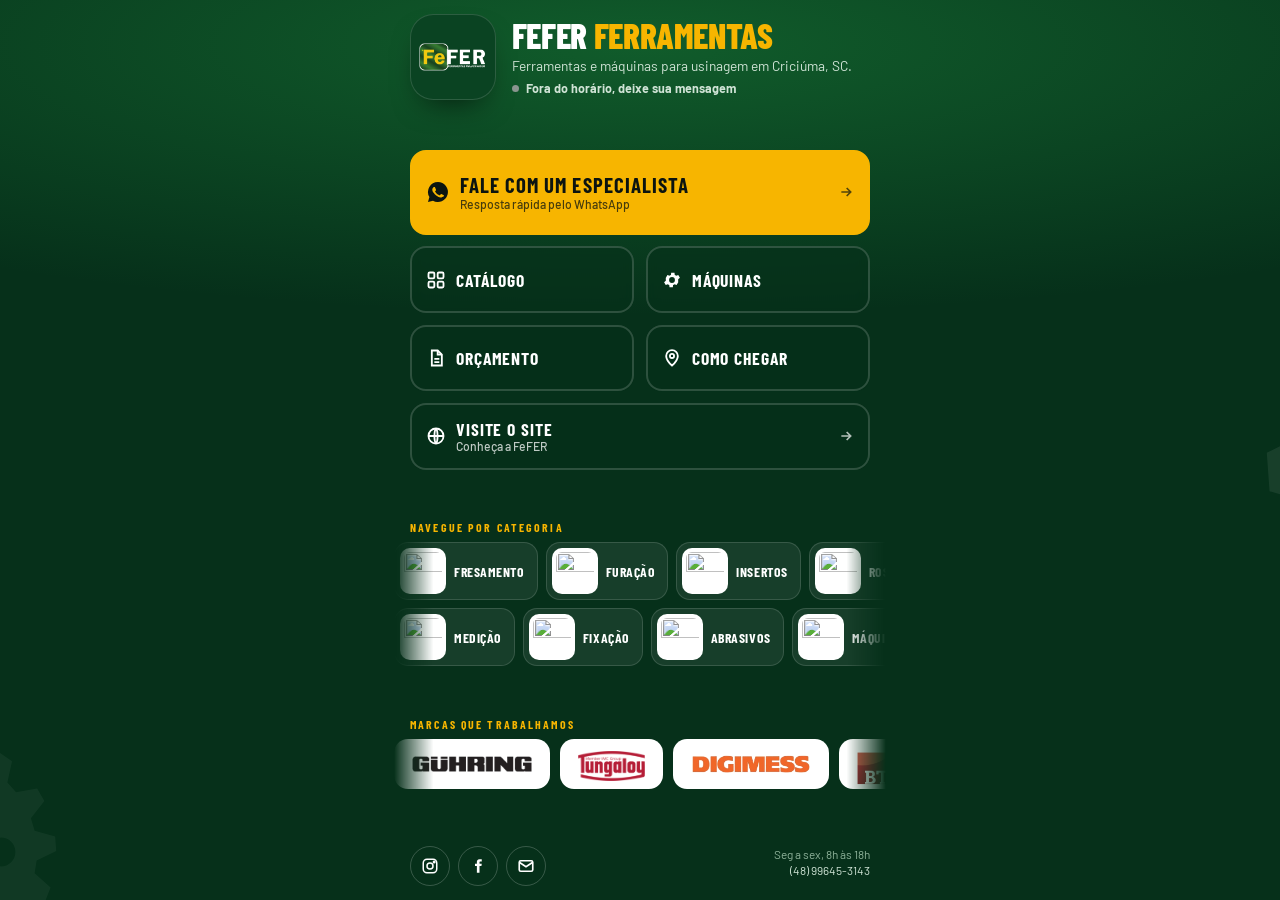
==== commit 00f86530: "Bio ocupa a tela toda: tamanhos acompanham a altura, segunda faixa de categorias e marcas em telas a" ====
--- a/bio.html
+++ b/bio.html
@@ -27,11 +27,12 @@
   .g3{width:min(50vw,240px);left:-14%;bottom:-8%;opacity:.045;animation:spin 38s linear infinite}
   @keyframes spin{to{transform:rotate(360deg)}}
 
-  .col{width:min(440px,100%);margin-inline:auto;display:flex;flex-direction:column;gap:clamp(10px,1.9svh,18px)}
-  .head{display:flex;align-items:center;gap:14px}
-  .badge{width:64px;height:64px;flex:none;border-radius:18px;background:var(--green-800);border:1px solid rgba(255,255,255,.14);display:grid;place-items:center;box-shadow:0 14px 30px -14px rgba(0,0,0,.7)}
-  .badge img{width:52px}
-  h1{font-size:1.75rem;line-height:1}
+  /* a coluna ocupa a altura toda; os tamanhos crescem com a altura da tela (svh) para não sobrar vazio */
+  .col{width:min(460px,100%);margin-inline:auto;display:flex;flex-direction:column;justify-content:space-between;gap:clamp(10px,1.9svh,20px);min-height:calc(100svh - 28px - env(safe-area-inset-top) - env(safe-area-inset-bottom))}
+  .head{display:flex;align-items:center;gap:clamp(12px,1.8svh,18px)}
+  .badge{width:clamp(64px,9.5svh,96px);height:clamp(64px,9.5svh,96px);flex:none;border-radius:clamp(18px,2.6svh,26px);background:var(--green-800);border:1px solid rgba(255,255,255,.14);display:grid;place-items:center;box-shadow:0 14px 30px -14px rgba(0,0,0,.7)}
+  .badge img{width:80%}
+  h1{font-size:clamp(1.75rem,3.9svh,2.4rem);line-height:1}
   h1 span{color:var(--yellow)}
   .tag{color:#cfe3d5;font-size:.86rem;line-height:1.35;margin-top:3px}
   .status{display:inline-flex;align-items:center;gap:.45rem;margin-top:6px;font-size:.78rem;color:#cfe3d5}
@@ -39,22 +40,33 @@
   .status.on i{background:#3ddc6f;animation:pulse 2s infinite}
   @keyframes pulse{70%{box-shadow:0 0 0 7px rgba(61,220,111,0)}0%{box-shadow:0 0 0 0 rgba(61,220,111,.6)}}
 
-  .links{display:grid;grid-template-columns:1fr 1fr;gap:9px}
-  .links .btn{justify-content:flex-start;gap:.6rem;padding:0 .9rem;min-height:clamp(48px,6.6svh,56px);border-radius:16px;font-size:.98rem;letter-spacing:.05em;text-align:left;line-height:1.05}
+  .links{display:grid;grid-template-columns:1fr 1fr;gap:clamp(9px,1.3svh,12px)}
+  .links .btn{justify-content:flex-start;gap:.6rem;padding:0 .9rem;min-height:clamp(48px,7.4svh,72px);border-radius:16px;font-size:clamp(.98rem,2svh,1.1rem);letter-spacing:.05em;text-align:left;line-height:1.05}
   .links .btn svg{width:20px;height:20px;flex:none}
   .links .btn .go{margin-left:auto;width:16px;height:16px;opacity:.7}
   .links .wide{grid-column:1/-1}
   .links .btn small{display:block;font-family:var(--body);font-weight:500;font-size:.76rem;letter-spacing:0;text-transform:none;opacity:.75;margin-top:2px}
   .btn--glass{--bg:rgba(6,48,26,.55);--fg:#fff;--fill:var(--yellow);--fg-hover:var(--ink);--bd:rgba(255,255,255,.16);backdrop-filter:blur(6px);-webkit-backdrop-filter:blur(6px)}
   .btn--glass:hover{--bd:var(--yellow)}
-  .links .btn--big{min-height:clamp(56px,8svh,66px);font-size:1.12rem}
+  .links .btn--big{min-height:clamp(56px,9.4svh,88px);font-size:clamp(1.12rem,2.4svh,1.3rem)}
   .links .btn--big svg{width:24px;height:24px}
 
   /* categorias em faixa que corre sozinha */
-  .cats-title{font-family:var(--display);font-weight:700;letter-spacing:.18em;text-transform:uppercase;font-size:.74rem;color:var(--yellow);margin-bottom:-4px}
-  .cats{overflow:hidden;margin-inline:-16px;mask-image:linear-gradient(90deg,transparent,#000 8%,#000 92%,transparent);-webkit-mask-image:linear-gradient(90deg,transparent,#000 8%,#000 92%,transparent)}
+  .grp{display:grid;gap:8px}
+  .cats-title{font-family:var(--display);font-weight:700;letter-spacing:.18em;text-transform:uppercase;font-size:.74rem;color:var(--yellow)}
+  .bcats{overflow:hidden;margin-inline:-16px;mask-image:linear-gradient(90deg,transparent,#000 8%,#000 92%,transparent);-webkit-mask-image:linear-gradient(90deg,transparent,#000 8%,#000 92%,transparent)}
+  .bcats{display:grid;gap:8px}
   .cats-track{display:flex;gap:8px;width:max-content;animation:run 32s linear infinite}
-  .cats:hover .cats-track{animation-play-state:paused}
+  .cats-track.rev{animation-direction:reverse;animation-duration:38s}
+  .bcats:hover .cats-track{animation-play-state:paused}
+  /* segunda faixa de categorias e faixa de marcas só aparecem quando há altura sobrando */
+  .cats-track.rev,.brands-wrap{display:none}
+  @media (min-height:700px){ .cats-track.rev{display:flex} }
+  @media (min-height:760px){ .brands-wrap{display:grid;gap:8px} }
+  .bbrands{overflow:hidden;margin-inline:-16px;mask-image:linear-gradient(90deg,transparent,#000 8%,#000 92%,transparent);-webkit-mask-image:linear-gradient(90deg,transparent,#000 8%,#000 92%,transparent)}
+  .brands-track{display:flex;gap:10px;width:max-content;animation:run 40s linear infinite}
+  .bbrand{height:clamp(44px,5.6svh,54px);padding:0 18px;border-radius:14px;background:#fff;display:grid;place-items:center}
+  .bbrand img{height:56%;width:auto;max-width:120px;object-fit:contain}
   @keyframes run{to{transform:translateX(-50%)}}
   .cat-mini{display:flex;align-items:center;gap:8px;padding:5px 12px 5px 5px;border-radius:14px;background:rgba(255,255,255,.07);border:1px solid rgba(255,255,255,.14);transition:border-color .3s}
   .cat-mini:hover{border-color:var(--yellow)}
@@ -95,8 +107,15 @@
 
     <nav class="links" id="links" aria-label="Links"></nav>
 
-    <p class="cats-title" data-in>Navegue por categoria</p>
-    <div class="cats" data-in><div class="cats-track" id="cats"></div></div>
+    <div class="grp" data-in>
+    <p class="cats-title">Navegue por categoria</p>
+    <div class="bcats"><div class="cats-track" id="cats"></div><div class="cats-track rev" id="cats2" aria-hidden="true"></div></div>
+    </div>
+
+    <div class="brands-wrap" data-in>
+      <p class="cats-title">Marcas que trabalhamos</p>
+      <div class="bbrands"><div class="brands-track" id="brands"></div></div>
+    </div>
 
     <div class="bottom" data-in>
       <div class="social" id="social"></div>
@@ -171,7 +190,14 @@
 
   const pick = ['fresamento', 'furacao', 'insertos', 'rosqueamento', 'medicao', 'fixacao', 'abrasivos', 'maquinas'].filter(k => CATS[k]);
   const catHtml = pick.map(k => `<a class="cat-mini" href="${k === 'maquinas' ? 'maquinas.html' : 'catalogo.html?cat=' + k}"><img src="${esc(CATS[k].img)}" alt="" loading="lazy"><span>${esc(CATS[k].nome)}</span></a>`).join('');
-  document.getElementById('cats').innerHTML = catHtml + catHtml.replace(/<a /g, '<a tabindex="-1" aria-hidden="true" ');
+  const hidden = h => h.replace(/<a /g, '<a tabindex="-1" aria-hidden="true" ');
+  document.getElementById('cats').innerHTML = catHtml + hidden(catHtml);
+  /* segunda faixa começa no meio da lista para não repetir a de cima */
+  const half = Math.ceil(pick.length / 2), rot = [...pick.slice(half), ...pick.slice(0, half)];
+  const catHtml2 = rot.map(k => `<a class="cat-mini" href="${k === 'maquinas' ? 'maquinas.html' : 'catalogo.html?cat=' + k}"><img src="${esc(CATS[k].img)}" alt="" loading="lazy"><span>${esc(CATS[k].nome)}</span></a>`).join('');
+  document.getElementById('cats2').innerHTML = hidden(catHtml2 + catHtml2);
+  const logos = (S.marcas?.logos || []).map(l => `<span class="bbrand"><img src="${esc(l.logo)}" alt="${esc(l.nome)}" loading="lazy"></span>`).join('');
+  document.getElementById('brands').innerHTML = logos + logos.replace(/<span class="bbrand">/g, '<span class="bbrand" aria-hidden="true">');
 
   document.getElementById('social').innerHTML = [
     C.instagram && `<a href="${esc(C.instagram)}" ${ext} aria-label="Instagram" data-fill="y">${ico.ig}</a>`,
